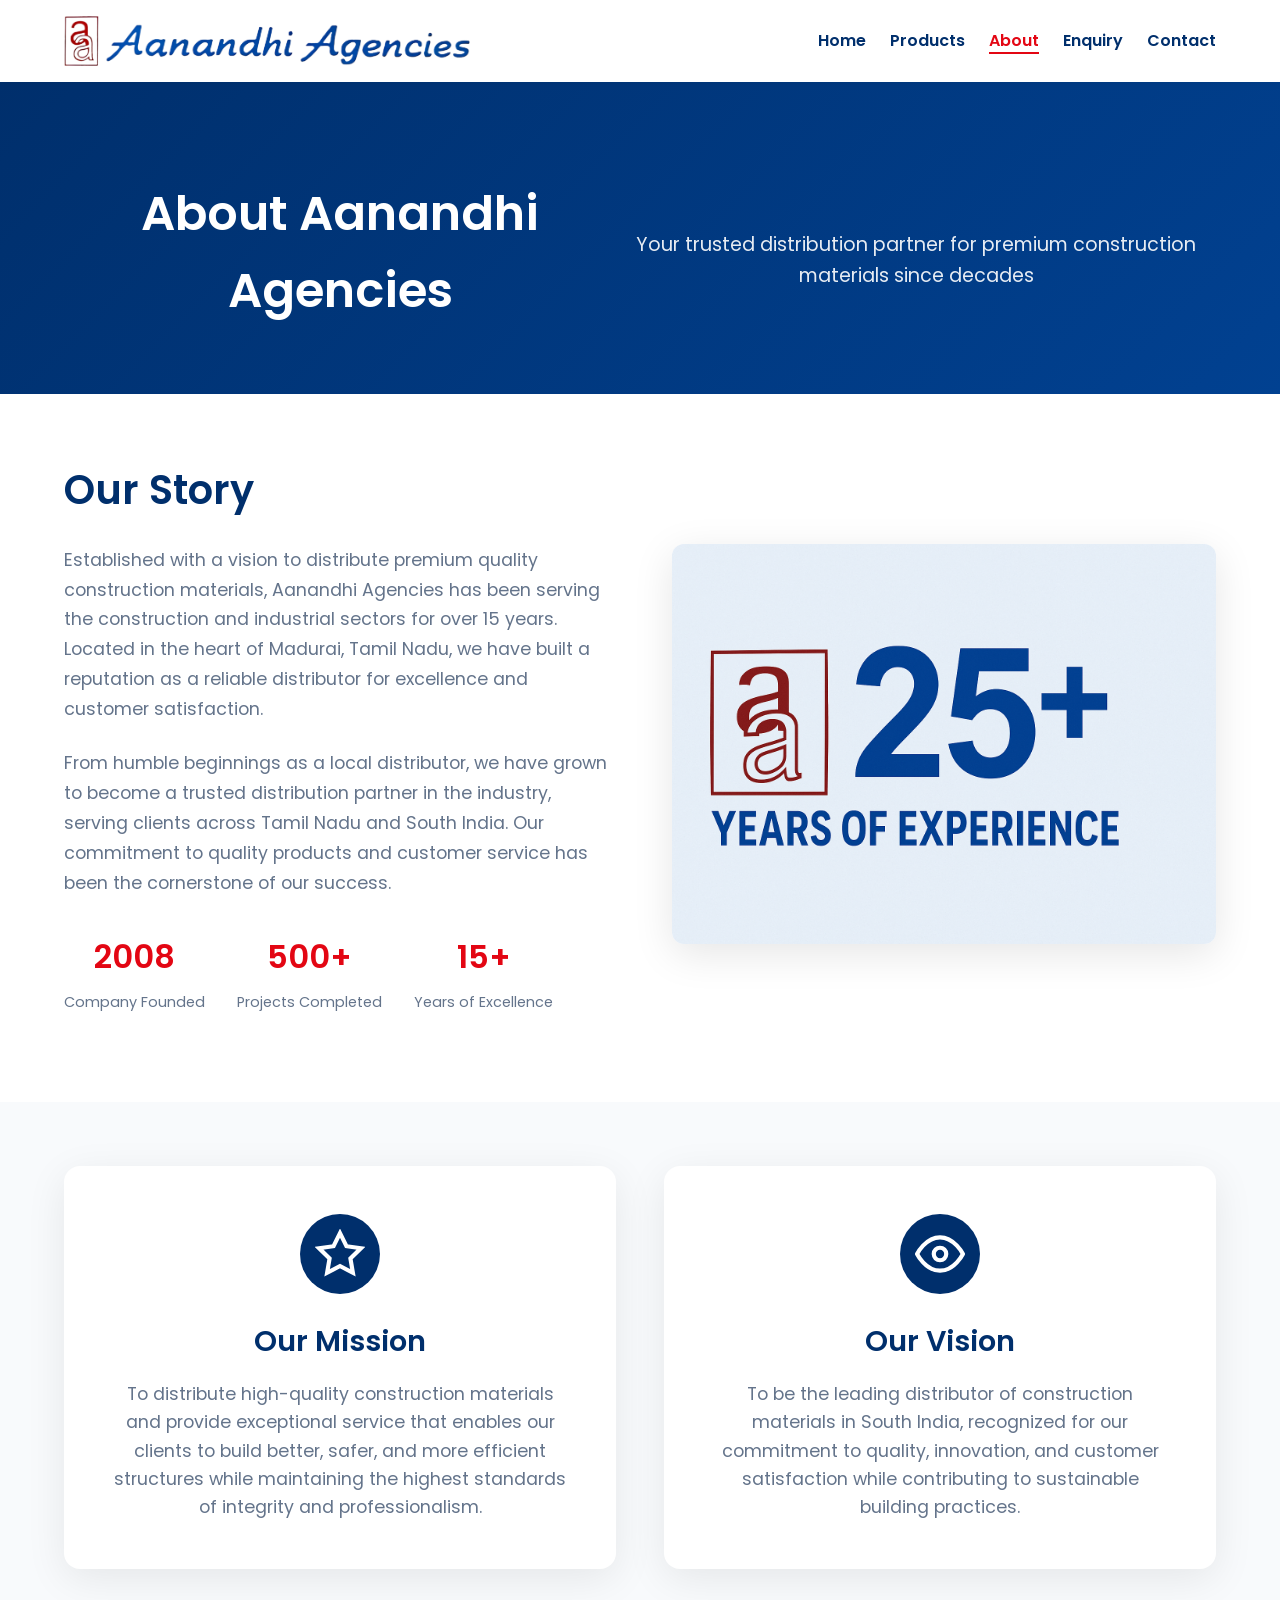
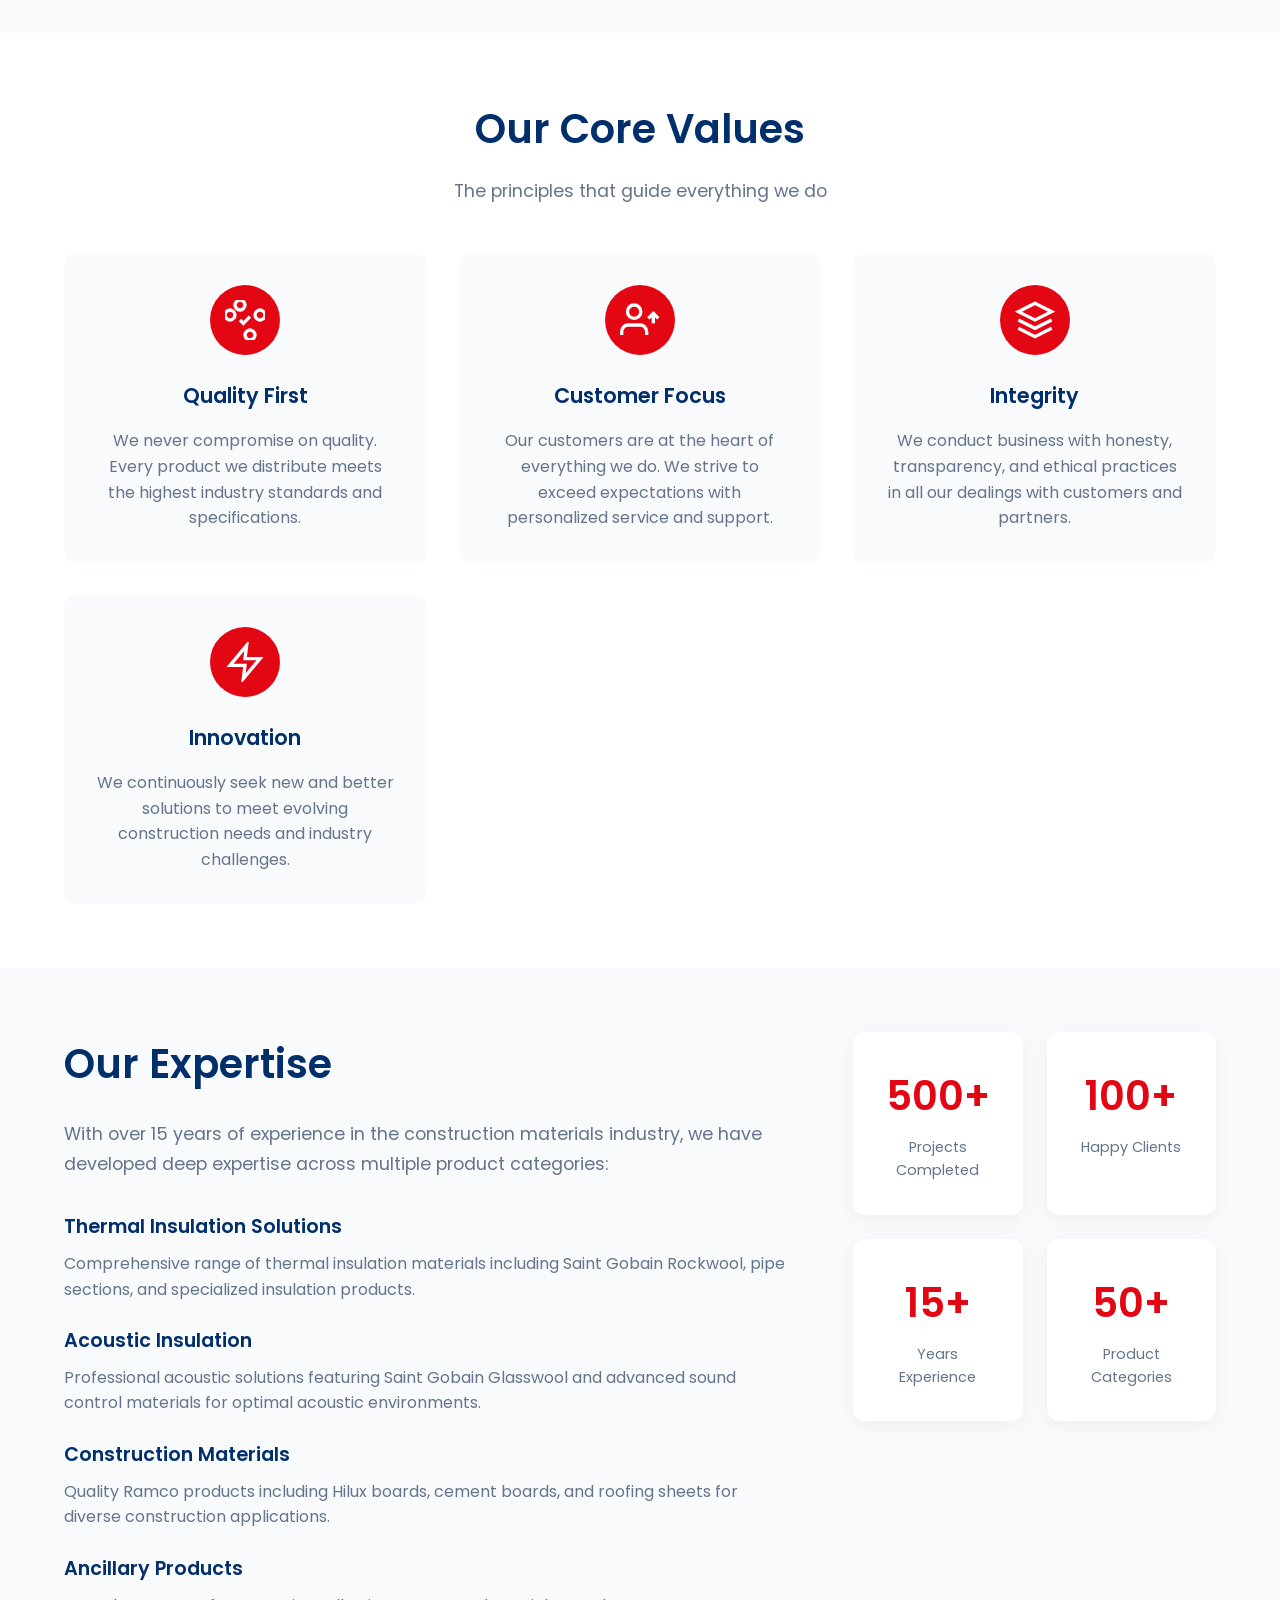
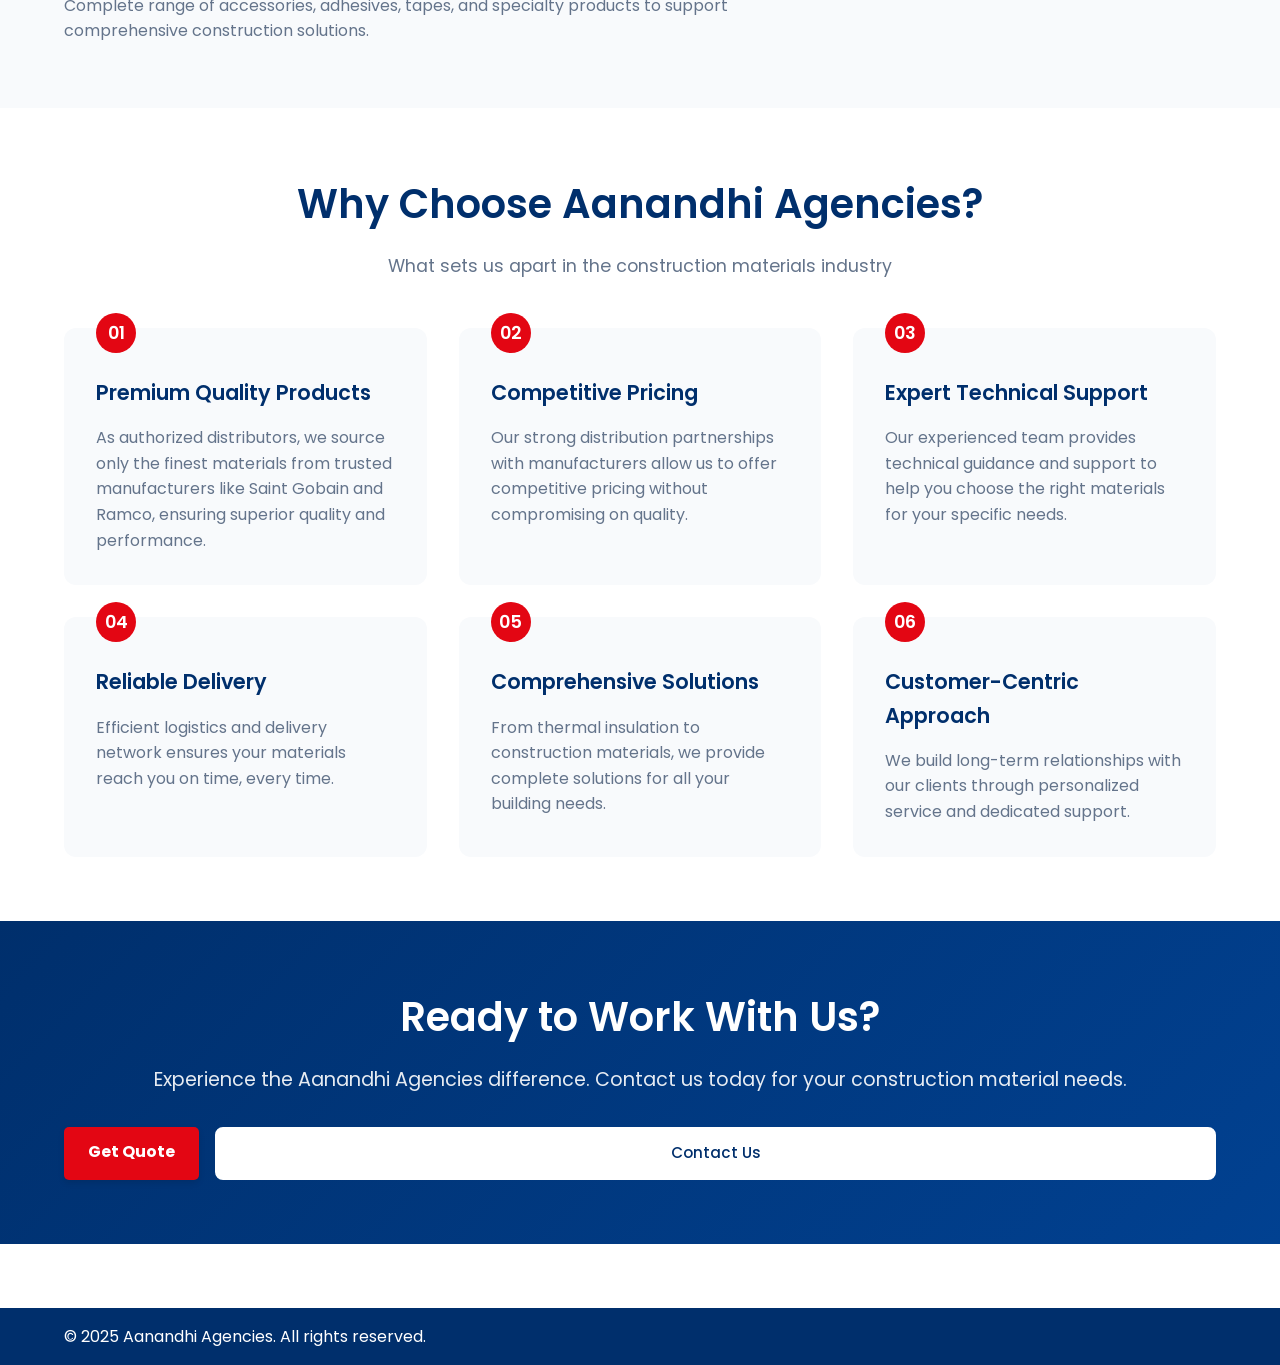
==== about.html @ 37921f3b "Added initial website files" ====
<!DOCTYPE html>
<html lang="en">
<head>
  <meta charset="UTF-8" />
  <meta name="viewport" content="width=device-width, initial-scale=1.0"/>
  <title>About - Aanandhi Agencies</title>
  <link rel="stylesheet" href="css/home.css" />
  <link href="https://fonts.googleapis.com/css2?family=Poppins:wght@400;500;600&display=swap" rel="stylesheet">
</head>
<body>

  <header class="navbar fixed-header">
    <div class="container nav-flex">
      <img src="assets/logo.png" alt="Logo" class="logo" />
      <nav>
        <ul class="nav-links">
          <li><a href="home.html">Home</a></li>
          <li><a href="products.html">Products</a></li>
          <li><a href="about.html" class="active">About</a></li>
          <li><a href="enquiry.html">Enquiry</a></li>
          <li><a href="contact.html">Contact</a></li>
        </ul>
      </nav>
    </div>
  </header>

  <!-- About Hero Section -->
  <section class="about-hero">
    <div class="container">
      <div class="hero-content">
        <h1>About Aanandhi Agencies</h1>
        <p>Your trusted distribution partner for premium construction materials since decades</p>
      </div>
    </div>
  </section>

  <!-- Company Story -->
  <section class="company-story">
    <div class="container">
      <div class="story-content">
        <div class="story-text">
          <h2>Our Story</h2>
          <p>Established with a vision to distribute premium quality construction materials, Aanandhi Agencies has been serving the construction and industrial sectors for over 15 years. Located in the heart of Madurai, Tamil Nadu, we have built a reputation as a reliable distributor for excellence and customer satisfaction.</p>
          <p>From humble beginnings as a local distributor, we have grown to become a trusted distribution partner in the industry, serving clients across Tamil Nadu and South India. Our commitment to quality products and customer service has been the cornerstone of our success.</p>
          <div class="story-highlights">
            <div class="highlight-item">
              <h3>2008</h3>
              <p>Company Founded</p>
            </div>
            <div class="highlight-item">
              <h3>500+</h3>
              <p>Projects Completed</p>
            </div>
            <div class="highlight-item">
              <h3>15+</h3>
              <p>Years of Excellence</p>
            </div>
          </div>
        </div>
        <div class="story-image">
          <img src="assets/about.png" alt="Aanandhi Agencies Story">
        </div>
      </div>
    </div>
  </section>

  <!-- Mission & Vision -->
  <section class="mission-vision">
    <div class="container">
      <div class="mv-grid">
        <div class="mv-card">
          <div class="mv-icon">
            <svg width="50" height="50" viewBox="0 0 24 24" fill="none" stroke="currentColor" stroke-width="2">
              <path d="M12 2l3.09 6.26L22 9.27l-5 4.87 1.18 6.88L12 17.77l-6.18 3.25L7 14.14 2 9.27l6.91-1.01L12 2z"/>
            </svg>
          </div>
          <h3>Our Mission</h3>
          <p>To distribute high-quality construction materials and provide exceptional service that enables our clients to build better, safer, and more efficient structures while maintaining the highest standards of integrity and professionalism.</p>
        </div>
        
        <div class="mv-card">
          <div class="mv-icon">
            <svg width="50" height="50" viewBox="0 0 24 24" fill="none" stroke="currentColor" stroke-width="2">
              <path d="M1 12s4-8 11-8 11 8 11 8-4 8-11 8-11-8-11-8z"/>
              <circle cx="12" cy="12" r="3"/>
            </svg>
          </div>
          <h3>Our Vision</h3>
          <p>To be the leading distributor of construction materials in South India, recognized for our commitment to quality, innovation, and customer satisfaction while contributing to sustainable building practices.</p>
        </div>
      </div>
    </div>
  </section>

  <!-- Our Values -->
  <section class="our-values">
    <div class="container">
      <div class="section-header">
        <h2>Our Core Values</h2>
        <p>The principles that guide everything we do</p>
      </div>
      
      <div class="values-grid">
        <div class="value-card">
          <div class="value-icon">
            <svg width="40" height="40" viewBox="0 0 24 24" fill="none" stroke="currentColor" stroke-width="2">
              <path d="M9 12l2 2 4-4"/>
              <path d="M21 12c-1 0-3-1-3-3s2-3 3-3 3 1 3 3-2 3-3 3"/>
              <path d="M3 12c1 0 3-1 3-3s-2-3-3-3-3 1-3 3 2 3 3 3"/>
              <path d="M12 3c0 1-1 3-3 3s-3-2-3-3 1-3 3-3 3 2 3 3"/>
              <path d="M12 21c0-1 1-3 3-3s3 2 3 3-1 3-3 3-3-2-3-3"/>
            </svg>
          </div>
          <h3>Quality First</h3>
          <p>We never compromise on quality. Every product we distribute meets the highest industry standards and specifications.</p>
        </div>
        
        <div class="value-card">
          <div class="value-icon">
            <svg width="40" height="40" viewBox="0 0 24 24" fill="none" stroke="currentColor" stroke-width="2">
              <path d="M16 21v-2a4 4 0 0 0-4-4H5a4 4 0 0 0-4 4v2"/>
              <circle cx="8.5" cy="7" r="4"/>
              <path d="M20 8v6"/>
              <path d="M23 11l-3-3-3 3"/>
            </svg>
          </div>
          <h3>Customer Focus</h3>
          <p>Our customers are at the heart of everything we do. We strive to exceed expectations with personalized service and support.</p>
        </div>
        
        <div class="value-card">
          <div class="value-icon">
            <svg width="40" height="40" viewBox="0 0 24 24" fill="none" stroke="currentColor" stroke-width="2">
              <path d="M12 2L2 7l10 5 10-5-10-5z"/>
              <path d="M2 17l10 5 10-5"/>
              <path d="M2 12l10 5 10-5"/>
            </svg>
          </div>
          <h3>Integrity</h3>
          <p>We conduct business with honesty, transparency, and ethical practices in all our dealings with customers and partners.</p>
        </div>
        
        <div class="value-card">
          <div class="value-icon">
            <svg width="40" height="40" viewBox="0 0 24 24" fill="none" stroke="currentColor" stroke-width="2">
              <path d="M13 2L3 14h9l-1 8 10-12h-9l1-8z"/>
            </svg>
          </div>
          <h3>Innovation</h3>
          <p>We continuously seek new and better solutions to meet evolving construction needs and industry challenges.</p>
        </div>
      </div>
    </div>
  </section>

  <!-- Our Expertise -->
  <section class="our-expertise">
    <div class="container">
      <div class="expertise-content">
        <div class="expertise-text">
          <h2>Our Expertise</h2>
          <p>With over 15 years of experience in the construction materials industry, we have developed deep expertise across multiple product categories:</p>
          
          <div class="expertise-list">
            <div class="expertise-item">
              <h4>Thermal Insulation Solutions</h4>
              <p>Comprehensive range of thermal insulation materials including Saint Gobain Rockwool, pipe sections, and specialized insulation products.</p>
            </div>
            
            <div class="expertise-item">
              <h4>Acoustic Insulation</h4>
              <p>Professional acoustic solutions featuring Saint Gobain Glasswool and advanced sound control materials for optimal acoustic environments.</p>
            </div>
            
            <div class="expertise-item">
              <h4>Construction Materials</h4>
              <p>Quality Ramco products including Hilux boards, cement boards, and roofing sheets for diverse construction applications.</p>
            </div>
            
            <div class="expertise-item">
              <h4>Ancillary Products</h4>
              <p>Complete range of accessories, adhesives, tapes, and specialty products to support comprehensive construction solutions.</p>
            </div>
          </div>
        </div>
        
        <div class="expertise-stats">
          <div class="stat-card">
            <div class="stat-number">500+</div>
            <div class="stat-label">Projects Completed</div>
          </div>
          <div class="stat-card">
            <div class="stat-number">100+</div>
            <div class="stat-label">Happy Clients</div>
          </div>
          <div class="stat-card">
            <div class="stat-number">15+</div>
            <div class="stat-label">Years Experience</div>
          </div>
          <div class="stat-card">
            <div class="stat-number">50+</div>
            <div class="stat-label">Product Categories</div>
          </div>
        </div>
      </div>
    </div>
  </section>

  <!-- Why Choose Us -->
  <section class="why-choose-us">
    <div class="container">
      <div class="section-header">
        <h2>Why Choose Aanandhi Agencies?</h2>
        <p>What sets us apart in the construction materials industry</p>
      </div>
      
      <div class="choose-grid">
        <div class="choose-item">
          <div class="choose-number">01</div>
          <h3>Premium Quality Products</h3>
          <p>As authorized distributors, we source only the finest materials from trusted manufacturers like Saint Gobain and Ramco, ensuring superior quality and performance.</p>
        </div>
        
        <div class="choose-item">
          <div class="choose-number">02</div>
          <h3>Competitive Pricing</h3>
          <p>Our strong distribution partnerships with manufacturers allow us to offer competitive pricing without compromising on quality.</p>
        </div>
        
        <div class="choose-item">
          <div class="choose-number">03</div>
          <h3>Expert Technical Support</h3>
          <p>Our experienced team provides technical guidance and support to help you choose the right materials for your specific needs.</p>
        </div>
        
        <div class="choose-item">
          <div class="choose-number">04</div>
          <h3>Reliable Delivery</h3>
          <p>Efficient logistics and delivery network ensures your materials reach you on time, every time.</p>
        </div>
        
        <div class="choose-item">
          <div class="choose-number">05</div>
          <h3>Comprehensive Solutions</h3>
          <p>From thermal insulation to construction materials, we provide complete solutions for all your building needs.</p>
        </div>
        
        <div class="choose-item">
          <div class="choose-number">06</div>
          <h3>Customer-Centric Approach</h3>
          <p>We build long-term relationships with our clients through personalized service and dedicated support.</p>
        </div>
      </div>
    </div>
  </section>

  <!-- CTA Section -->
  <section class="about-cta">
    <div class="container">
      <div class="cta-content">
        <h2>Ready to Work With Us?</h2>
        <p>Experience the Aanandhi Agencies difference. Contact us today for your construction material needs.</p>
        <div class="cta-buttons">
          <a href="enquiry.html" class="btn">Get Quote</a>
          <a href="contact.html" class="btn-secondary">Contact Us</a>
        </div>
      </div>
    </div>
  </section>

  <footer class="footer">
    <div class="container footer-flex">
      <p>&copy; 2025 Aanandhi Agencies. All rights reserved.</p>
    </div>
  </footer>

</body>
</html>
---- css/home.css ----
:root {
  --primary-blue: #002F6C;
  --hover-blue:  #014191;
  --accent-red: #E30613;
  --text-dark: #2E2E2E;
  --bg-light: #FFFFFF;
  --light-gray: #F4F4F4;
  --border-gray: #DDDDDD;
  --btn-hover-bg: #e8f0fa;
  --whatsapp-green: #25D366;
  --email-blue: #0072c6;
}

/* =======================
   Reset & Base Styles
======================= */
* {
  margin: 0;
  padding: 0;
  box-sizing: border-box;
}

body {
  font-family: 'Poppins', sans-serif;
  line-height: 1.6;
  color: var(--text-dark);
  background-color: var(--bg-light);
  padding-top: 80px;
}

.container {
  width: 90%;
  max-width: 1200px;
  margin: auto;
}

/* =======================
   Navbar
======================= */
.fixed-header {
  position: fixed;
  top: 0;
  left: 0;
  width: 100%;
  z-index: 999;
}

.navbar {
  background-color: var(--bg-light);
  padding: 1rem 0;
  color: var(--primary-blue);
  box-shadow: 0 2px 8px rgba(0, 0, 0, 0.05);
}

.nav-flex {
  display: flex;
  justify-content: space-between;
  align-items: center;
}

.logo {
  height: 50px;
}

.nav-links {
  list-style: none;
  display: flex;
  gap: 1.5rem;
}

.nav-links li a {
  color: var(--primary-blue);
  text-decoration: none;
  font-weight: 600;
  position: relative;
}

.nav-links li a.active,
.nav-links li a:hover {
  color: var(--accent-red);
  border-bottom: 2px solid var(--accent-red);
}

/* =======================
   Hero Section (Logo over Video)
======================= */
.hero-video {
  width: 100%;
  height: 90vh;
  position: relative; /* stay in flow */
  overflow: hidden;
  display: flex;
  align-items: center;
  justify-content: center;
}

.video-container {
  position: absolute;
  top: 0;
  left: 0;
  width: 100%;
  height: 100%;
}

.bg-video {
  width: 100%;
  height: 100%;
  object-fit: cover;
  filter: blur(6px) brightness(0.9); ;
  transform: scale(1.05);
  position: absolute;
  top: 0;
  left: 0;
  z-index: 1;
}


/* Optional dark overlay */
.video-overlay {
  position: absolute;
  top: 0;
  left: 0;
  width: 100%;
  height: 100%;
  background: rgba(0, 0, 0, 0.2);
  z-index: 2;
}

/* Crisp logo on top */
.video-logo {
  position: absolute;
  top: 50%;
  left: 50%;
  transform: translate(-50%, -50%);
  z-index: 3;
  max-width: 550px;  /* Slightly larger logo */
  width: 90%;
  height: auto;
  pointer-events: none;
}

.video-logo img {
  width: 100%;
  height: auto;
  filter: none !important;  /* Ensure no blur is applied */
  transition: transform 0.3s ease;
}

.video-logo img:hover {
  transform: scale(1.05); /* Optional: subtle hover effect */
}



/* =======================
   Hero Section (Text version)
======================= */
.hero-section {
  position: relative;
  height: 100vh;
  overflow: hidden;
}



.hero-overlay {
  position: absolute;
  top: 0;
  left: 0;
  width: 100%;
  height: 100%;
  background: rgba(0, 0, 0, 0.7);
  z-index: 2;
}

.hero-content {
  position: relative;
  z-index: 3;
  height: 100%;
  display: flex;
  align-items: center;
  justify-content: center;
}

.hero-logo {
  max-width: 300px;
  width: 80%;
  height: auto;
  filter: drop-shadow(0 0 10px rgba(0, 0, 0, 0.6));
}

.scroll-down {
  position: absolute;
  bottom: 20px;
  left: 50%;
  transform: translateX(-50%);
  z-index: 3;
  animation: bounce 2s infinite;
  font-size: 24px;
  color: white;
}

@keyframes bounce {
  0%, 100% {
    transform: translateX(-50%) translateY(0);
  }
  50% {
    transform: translateX(-50%) translateY(-10px);
  }
}

/* =======================
   Buttons
======================= */
.btn {
  background-color: var(--accent-red);
  color: white;
  padding: 0.75rem 1.5rem;
  text-decoration: none;
  border-radius: 5px;
  font-weight: bold;
  border: none;
  transition: all 0.3s ease;
  cursor: pointer;
  box-shadow: 0 3px 6px rgba(0, 0, 0, 0.1);
}

.btn:hover {
  background-color: #b8000f;
  transform: translateY(-2px);
}

.btn-secondary {
  background-color: var(--bg-light);
  color: var(--primary-blue);
  border: 2px solid var(--primary-blue);
  padding: 0.55rem 1.2rem;
  border-radius: 6px;
  font-weight: 600;
  font-size: 0.95rem;
  text-decoration: none;
  transition: all 0.3s ease;
  display: inline-block;
}

.btn-secondary:hover {
  background-color: var(--btn-hover-bg);
  color: var(--hover-blue);
  border-color: var(--hover-blue);
  transform: translateY(-2px);
}

/* =======================
   Products Section
======================= */
.products-preview {
  padding: 4rem 0;
  background-color: var(--bg-light);
  /* margin-top: 1rem;  */

}

.products-preview h2 {
  text-align: center;
  font-size: 2rem;
  margin-bottom: 2rem;
  color: var(--primary-blue);
  animation: fadeUp 1s ease-out;
}

.category-heading {
  font-size: 1.6rem;
  margin: 2.5rem 0 1.2rem;
  color: var(--primary-blue);
  border-left: 4px solid var(--primary-blue);
  padding-left: 1rem;
}

.product-grid {
  display: grid;
  grid-template-columns: repeat(auto-fit, minmax(260px, 1fr));
  gap: 2rem;
}

.product-card {
  background-color: #f0f4f8;
  border-radius: 12px;
  overflow: hidden;
  box-shadow: 0 4px 12px rgba(0, 47, 108, 0.06);
  transition: transform 0.3s ease, box-shadow 0.3s ease;
  display: flex;
  flex-direction: column;
}

.product-card:hover {
  transform: translateY(-6px);
  box-shadow: 0 6px 16px rgba(0, 47, 108, 0.12);
}

.product-card img {
  width: 100%;
  height: 200px;
  object-fit: cover;
  object-position: center;
  display: block;
  border-bottom: 1px solid var(--border-gray);
}

.product-card h3 {
  font-size: 1.2rem;
  color: var(--primary-blue);
  margin: 1rem 1rem 0.5rem;
}

.product-card p {
  font-size: 0.95rem;
  color: #3c3c3c;
  margin: 0 1rem 1rem;
  flex-grow: 1;
}

/* =======================
   Footer
======================= */
.footer {
  background-color: var(--primary-blue);
  color: white;
  padding: 1rem 0;
  margin-top: 4rem;
}

.footer-flex {
  display: flex;
  justify-content: space-between;
  align-items: center;
  flex-wrap: wrap;
}

.social-links a {
  color: white;
  margin-left: 1rem;
  text-decoration: none;
}

/* =======================
   Floating Action Buttons
======================= */
.floating-buttons {
  position: fixed;
  bottom: 20px;
  right: 20px;
  display: flex;
  flex-direction: column;
  gap: 15px;
  z-index: 1000;
}

.float {
  width: 48px;
  height: 48px;
  border-radius: 50%;
  text-align: center;
  font-size: 24px;
  line-height: 48px;
  box-shadow: 0 4px 10px rgba(0, 0, 0, 0.2);
  transition: background 0.3s ease;
  color: white;
}

.float.whatsapp {
  background-color: var(--whatsapp-green);
}

.float.email {
  background-color: var(--email-blue);
}

.float:hover {
  filter: brightness(1.1);
}

.whatsapp-cta {
  position: fixed;
  bottom: 90px;
  right: 20px;
  background-color: var(--whatsapp-green);
  color: white;
  padding: 12px 20px;
  border-radius: 30px;
  text-decoration: none;
  font-weight: bold;
  display: flex;
  align-items: center;
  gap: 0.5rem;
  box-shadow: 0 4px 8px rgba(0, 0, 0, 0.2);
  transition: all 0.3s ease;
  z-index: 1000;
}

.whatsapp-cta:hover {
  background-color: #1ebe5d;
  transform: translateY(-2px);
}

/* =======================
   Contact Info
======================= */
.contact-info h3 {
  color: var(--primary-blue);
  margin-bottom: 0.5rem;
  font-size: 1.5rem;
}

.contact-info p {
  color: var(--text-dark);
  line-height: 1.6;
}

/* =======================
   Carousel
======================= */
.hero-carousel {
  position: relative;
  max-height: 80vh;
  overflow: hidden;
}

.carousel-container {
  position: relative;
}

.slide {
  display: none;
  position: relative;
}

.slide img {
  width: 100%;
  height: 80vh;
  object-fit: cover;
}

.carousel-caption {
  position: absolute;
  bottom: 20%;
  left: 50%;
  transform: translateX(-50%);
  color: white;
  background: rgba(0, 47, 108, 0.7);
  padding: 1rem 2rem;
  border-radius: 5px;
  font-size: 1.5rem;
  font-weight: 600;
  text-align: center;
}

.fade {
  animation: fadeEffect 1.5s;
}

@keyframes fadeEffect {
  from { opacity: 0.4; }
  to { opacity: 1; }
}

@keyframes fadeUp {
  from { opacity: 0; transform: translateY(20px); }
  to { opacity: 1; transform: translateY(0); }
}

/* =======================
   Form Styles
======================= */
form {
  display: flex;
  flex-direction: column;
  gap: 1rem;
}

form label {
  font-weight: 600;
  color: var(--primary-blue);
}

form input,
form textarea {
  padding: 0.75rem 1rem;
  font-size: 1rem;
  border: 1px solid var(--border-gray);
  border-radius: 6px;
  font-family: 'Poppins', sans-serif;
  resize: vertical;
  transition: border-color 0.3s ease;
}

form input:focus,
form textarea:focus {
  border-color: var(--primary-blue);
  outline: none;
}

/* =======================
   Responsive
======================= */
@media (max-width: 768px) {
  .nav-links {
    flex-direction: column;
    gap: 0.5rem;
    background-color: var(--bg-light);
    padding: 1rem;
  }

  .nav-links li a {
    padding: 0.5rem 0;
    border-bottom: 1px solid var(--border-gray);
  }

  .hero h1 {
    font-size: 2rem;
  }

  .hero p {
    font-size: 1rem;
  }

  .footer-flex {
    flex-direction: column;
    text-align: center;
    gap: 1rem;
  }

  .carousel-caption {
    font-size: 1rem;
    padding: 0.75rem 1rem;
  }

  .product-grid {
    grid-template-columns: 1fr;
  }

  form {
    padding: 1rem;
  }

  form input,
  form textarea {
    font-size: 0.95rem;
  }

  .float {
    width: 42px;
    height: 42px;
    font-size: 20px;
    line-height: 42px;
  }
}

/* =======================
   Know More Button
======================= */
.btn-know-more {
  display: inline-flex;
  align-items: center;
  gap: 0.4rem;
  font-size: 0.9rem;
  background-color: transparent;
  color: var(--primary-blue);
  border: 1.5px solid var(--primary-blue);
  padding: 0.35rem 0.9rem;
  border-radius: 30px;
  text-decoration: none;
  font-weight: 500;
  transition: all 0.3s ease;
  width: fit-content;
  margin: 1rem auto 1rem 1rem;
}

.btn-know-more:hover {
  background-color: var(--btn-hover-bg);
  color: var(--hover-blue);
  border-color: var(--hover-blue);
  transform: translateY(-2px);
}

.btn-know-more .arrow {
  font-size: 1rem;
  transition: transform 0.2s ease;
}

.btn-know-more:hover .arrow {
  transform: translateX(3px);
}
/* =======================
   Enquiry Form Styles
======================= */
.enquiry-section {
  padding: 6rem 0 4rem;
  background: linear-gradient(135deg, #f8fafc 0%, #e2e8f0 100%);
  min-height: calc(100vh - 120px);
}

.form-header {
  text-align: center;
  margin-bottom: 3rem;
}

.form-header h2 {
  font-size: 2.5rem;
  color: #1e293b;
  margin-bottom: 0.5rem;
  font-weight: 600;
}

.form-header p {
  color: #64748b;
  font-size: 1.1rem;
  max-width: 500px;
  margin: 0 auto;
}

.enquiry-form {
  max-width: 700px;
  margin: 0 auto;
  background: #fff;
  padding: 2.5rem;
  border-radius: 16px;
  box-shadow: 0 10px 40px rgba(0,0,0,0.08);
  border: 1px solid #e2e8f0;
}

.form-row {
  display: flex;
  gap: 1.5rem;
  margin-bottom: 1.5rem;
}

.form-group {
  flex: 1;
}

.form-group.full-width {
  width: 100%;
  margin-bottom: 2rem;
}

.form-group label {
  display: block;
  margin-bottom: 0.5rem;
  color: #374151;
  font-weight: 500;
  font-size: 0.95rem;
}

.form-group input,
.form-group textarea {
  width: 100%;
  padding: 0.875rem 1rem;
  border: 2px solid #e5e7eb;
  border-radius: 8px;
  font-size: 1rem;
  transition: all 0.3s ease;
  font-family: 'Poppins', sans-serif;
}

.form-group input:focus,
.form-group textarea:focus {
  outline: none;
  border-color: #3b82f6;
  box-shadow: 0 0 0 3px rgba(59, 130, 246, 0.1);
}

.form-group textarea {
  resize: vertical;
  min-height: 120px;
}

.submit-btn {
  background: linear-gradient(135deg, #3b82f6 0%, #1d4ed8 100%);
  color: white;
  border: none;
  padding: 1rem 2rem;
  border-radius: 8px;
  font-size: 1rem;
  font-weight: 500;
  cursor: pointer;
  transition: all 0.3s ease;
  display: flex;
  align-items: center;
  gap: 0.5rem;
  margin: 0 auto;
  font-family: 'Poppins', sans-serif;
}

.submit-btn:hover {
  transform: translateY(-2px);
  box-shadow: 0 8px 25px rgba(59, 130, 246, 0.3);
}

.submit-btn:active {
  transform: translateY(0);
}

@media (max-width: 768px) {
  .form-row {
    flex-direction: column;
    gap: 1rem;
  }
  
  .enquiry-form {
    padding: 1.5rem;
    margin: 0 1rem;
  }
  
  .form-header h2 {
    font-size: 2rem;
  }
}
/* =======================
   Contact Page Styles
======================= */
.contact-hero {
  padding: 6rem 0 3rem;
  background: linear-gradient(135deg, var(--primary-blue) 0%, var(--hover-blue) 100%);
  color: white;
  text-align: center;
}

.contact-hero-content h1 {
  font-size: 3rem;
  margin-bottom: 1rem;
  font-weight: 600;
}

.contact-hero-content p {
  font-size: 1.2rem;
  opacity: 0.9;
  max-width: 600px;
  margin: 0 auto;
}

.contact-content {
  padding: 4rem 0;
  background: #f8fafc;
}

.contact-grid {
  display: grid;
  grid-template-columns: 1fr 1fr;
  gap: 3rem;
  margin-bottom: 4rem;
}

.contact-info-card,
.contact-form-card {
  background: white;
  padding: 2.5rem;
  border-radius: 16px;
  box-shadow: 0 10px 40px rgba(0,0,0,0.08);
  border: 1px solid #e2e8f0;
}

.contact-info-card h2,
.contact-form-card h2 {
  color: var(--primary-blue);
  margin-bottom: 2rem;
  font-size: 1.8rem;
  font-weight: 600;
}

.info-item {
  display: flex;
  align-items: flex-start;
  gap: 1rem;
  margin-bottom: 2rem;
  padding-bottom: 1.5rem;
  border-bottom: 1px solid #e5e7eb;
}

.info-item:last-of-type {
  border-bottom: none;
  margin-bottom: 2rem;
}

.info-icon {
  background: var(--primary-blue);
  color: white;
  padding: 0.75rem;
  border-radius: 50%;
  flex-shrink: 0;
}

.info-content h3 {
  color: var(--primary-blue);
  margin-bottom: 0.5rem;
  font-size: 1.1rem;
  font-weight: 600;
}

.info-content p {
  color: #64748b;
  line-height: 1.6;
}

.info-content a {
  color: var(--primary-blue);
  text-decoration: none;
  font-weight: 500;
}

.info-content a:hover {
  color: var(--hover-blue);
}

.quick-contact {
  display: flex;
  gap: 1rem;
  margin-top: 1rem;
}

.whatsapp-btn,
.call-btn {
  display: flex;
  align-items: center;
  gap: 0.5rem;
  padding: 0.75rem 1.5rem;
  border-radius: 8px;
  text-decoration: none;
  font-weight: 500;
  transition: all 0.3s ease;
  flex: 1;
  justify-content: center;
}

.whatsapp-btn {
  background: var(--whatsapp-green);
  color: white;
}

.whatsapp-btn:hover {
  background: #1ebe5d;
  transform: translateY(-2px);
}

.call-btn {
  background: var(--primary-blue);
  color: white;
}

.call-btn:hover {
  background: var(--hover-blue);
  transform: translateY(-2px);
}

.contact-form {
  display: flex;
  flex-direction: column;
  gap: 1.5rem;
}

.map-section {
  margin-top: 2rem;
}

.map-section h2 {
  color: var(--primary-blue);
  text-align: center;
  margin-bottom: 2rem;
  font-size: 2rem;
  font-weight: 600;
}

.map-container {
  border-radius: 16px;
  overflow: hidden;
  box-shadow: 0 10px 40px rgba(0,0,0,0.08);
  border: 1px solid #e2e8f0;
}

@media (max-width: 768px) {
  .contact-hero-content h1 {
    font-size: 2.2rem;
  }
  
  .contact-grid {
    grid-template-columns: 1fr;
    gap: 2rem;
  }
  
  .contact-info-card,
  .contact-form-card {
    padding: 1.5rem;
  }
  
  .quick-contact {
    flex-direction: column;
  }
  
  .info-item {
    flex-direction: column;
    text-align: center;
    gap: 0.5rem;
  }
}
/* =======================
   Home Page Styles
======================= */
.home-about {
  padding: 4rem 0;
  background: #fff;
}

.about-content {
  display: grid;
  grid-template-columns: 1fr 1fr;
  gap: 4rem;
  align-items: center;
}

.about-text h2 {
  font-size: 2.5rem;
  color: var(--primary-blue);
  margin-bottom: 1.5rem;
  font-weight: 600;
}

.about-text p {
  font-size: 1.1rem;
  line-height: 1.7;
  color: #64748b;
  margin-bottom: 2rem;
}

.stats-grid {
  display: grid;
  grid-template-columns: repeat(3, 1fr);
  gap: 2rem;
  margin-bottom: 2rem;
}

.stat-item {
  text-align: center;
}

.stat-number {
  font-size: 2.5rem;
  font-weight: 600;
  color: var(--accent-red);
  display: block;
}

.stat-label {
  font-size: 0.9rem;
  color: #64748b;
  margin-top: 0.5rem;
}

.about-image img {
  width: 100%;
  height: 400px;
  object-fit: cover;
  border-radius: 12px;
  box-shadow: 0 10px 40px rgba(0,0,0,0.1);
}

.home-products {
  padding: 4rem 0;
  background: #f8fafc;
}

.section-header {
  text-align: center;
  margin-bottom: 3rem;
}

.section-header h2 {
  font-size: 2.5rem;
  color: var(--primary-blue);
  margin-bottom: 1rem;
  font-weight: 600;
}

.section-header p {
  font-size: 1.1rem;
  color: #64748b;
  max-width: 600px;
  margin: 0 auto;
}

.product-showcase {
  display: grid;
  grid-template-columns: repeat(auto-fit, minmax(320px, 1fr));
  gap: 2rem;
  margin-bottom: 3rem;
}

.product-card.featured {
  background: white;
  border-radius: 16px;
  overflow: hidden;
  box-shadow: 0 10px 40px rgba(0,0,0,0.08);
  transition: transform 0.3s ease, box-shadow 0.3s ease;
}

.product-card.featured:hover {
  transform: translateY(-8px);
  box-shadow: 0 20px 60px rgba(0,0,0,0.15);
}

.product-image {
  position: relative;
  overflow: hidden;
}

.product-image img {
  width: 100%;
  height: 250px;
  object-fit: cover;
  transition: transform 0.3s ease;
}

.product-card.featured:hover .product-image img {
  transform: scale(1.05);
}

.product-overlay {
  position: absolute;
  top: 0;
  left: 0;
  right: 0;
  bottom: 0;
  background: rgba(0, 47, 108, 0.8);
  display: flex;
  align-items: center;
  justify-content: center;
  opacity: 0;
  transition: opacity 0.3s ease;
}

.product-card.featured:hover .product-overlay {
  opacity: 1;
}

.view-product {
  background: white;
  color: var(--primary-blue);
  padding: 0.75rem 1.5rem;
  border-radius: 6px;
  text-decoration: none;
  font-weight: 600;
  transition: all 0.3s ease;
}

.view-product:hover {
  background: var(--accent-red);
  color: white;
}

.product-info {
  padding: 1.5rem;
}

.product-info h3 {
  font-size: 1.3rem;
  color: var(--primary-blue);
  margin-bottom: 0.75rem;
  font-weight: 600;
}

.product-info p {
  color: #64748b;
  line-height: 1.6;
  margin-bottom: 1rem;
}

.product-features {
  display: flex;
  gap: 0.5rem;
  flex-wrap: wrap;
}

.feature-tag {
  background: #e0f2fe;
  color: var(--primary-blue);
  padding: 0.25rem 0.75rem;
  border-radius: 20px;
  font-size: 0.8rem;
  font-weight: 500;
}

.products-cta {
  text-align: center;
}

.home-features {
  padding: 4rem 0;
  background: white;
}

.features-grid {
  display: grid;
  grid-template-columns: repeat(auto-fit, minmax(280px, 1fr));
  gap: 2rem;
}

.feature-card {
  text-align: center;
  padding: 2rem;
  border-radius: 12px;
  background: #f8fafc;
  transition: transform 0.3s ease, box-shadow 0.3s ease;
}

.feature-card:hover {
  transform: translateY(-5px);
  box-shadow: 0 10px 30px rgba(0,0,0,0.1);
}

.feature-icon {
  background: var(--primary-blue);
  color: white;
  width: 80px;
  height: 80px;
  border-radius: 50%;
  display: flex;
  align-items: center;
  justify-content: center;
  margin: 0 auto 1.5rem;
}

.feature-card h3 {
  font-size: 1.3rem;
  color: var(--primary-blue);
  margin-bottom: 1rem;
  font-weight: 600;
}

.feature-card p {
  color: #64748b;
  line-height: 1.6;
}

.home-cta {
  padding: 4rem 0;
  background: linear-gradient(135deg, var(--primary-blue) 0%, var(--hover-blue) 100%);
  color: white;
  text-align: center;
}

.cta-content h2 {
  font-size: 2.5rem;
  margin-bottom: 1rem;
  font-weight: 600;
}

.cta-content p {
  font-size: 1.2rem;
  margin-bottom: 2rem;
  opacity: 0.9;
}

.cta-buttons {
  display: flex;
  gap: 1rem;
  justify-content: center;
  flex-wrap: wrap;
}

.cta-buttons .btn-secondary {
  background: white;
  color: var(--primary-blue);
  border: 2px solid white;
}

.cta-buttons .btn-secondary:hover {
  background: transparent;
  color: white;
  border-color: white;
}

@media (max-width: 768px) {
  .about-content {
    grid-template-columns: 1fr;
    gap: 2rem;
  }
  
  .stats-grid {
    grid-template-columns: repeat(3, 1fr);
    gap: 1rem;
  }
  
  .about-text h2,
  .section-header h2,
  .cta-content h2 {
    font-size: 2rem;
  }
  
  .product-showcase {
    grid-template-columns: 1fr;
  }
  
  .features-grid {
    grid-template-columns: 1fr;
  }
  
  .cta-buttons {
    flex-direction: column;
    align-items: center;
  }
}
/* =======================
   Products Page Styles
======================= */
.products-hero {
  padding: 6rem 0 3rem;
  background: linear-gradient(135deg, var(--primary-blue) 0%, var(--hover-blue) 100%);
  color: white;
  text-align: center;
}

.products-hero .hero-content h1 {
  font-size: 3rem;
  margin-bottom: 1rem;
  font-weight: 600;
}

.products-hero .hero-content p {
  font-size: 1.2rem;
  opacity: 0.9;
  max-width: 600px;
  margin: 0 auto;
}

.products-content {
  padding: 4rem 0;
}

.category-filter {
  display: flex;
  justify-content: center;
  gap: 1rem;
  margin-bottom: 4rem;
  flex-wrap: wrap;
}

.filter-btn {
  background: white;
  color: var(--primary-blue);
  border: 2px solid var(--primary-blue);
  padding: 0.75rem 1.5rem;
  border-radius: 30px;
  font-weight: 500;
  cursor: pointer;
  transition: all 0.3s ease;
}

.filter-btn:hover,
.filter-btn.active {
  background: var(--primary-blue);
  color: white;
}

.product-category {
  margin-bottom: 4rem;
}

.category-header {
  text-align: center;
  margin-bottom: 3rem;
}

.category-header h2 {
  font-size: 2.2rem;
  color: var(--primary-blue);
  margin-bottom: 1rem;
  font-weight: 600;
}

.category-header p {
  font-size: 1.1rem;
  color: #64748b;
  max-width: 600px;
  margin: 0 auto;
}

.products-grid {
  display: grid;
  grid-template-columns: repeat(auto-fit, minmax(350px, 1fr));
  gap: 2rem;
}

.product-item {
  background: white;
  border-radius: 16px;
  overflow: hidden;
  box-shadow: 0 10px 40px rgba(0,0,0,0.08);
  transition: transform 0.3s ease, box-shadow 0.3s ease;
}

.product-item:hover {
  transform: translateY(-8px);
  box-shadow: 0 20px 60px rgba(0,0,0,0.15);
}

.product-image {
  position: relative;
  overflow: hidden;
}

.product-image img {
  width: 100%;
  height: 250px;
  object-fit: cover;
  transition: transform 0.3s ease;
}

.product-item:hover .product-image img {
  transform: scale(1.05);
}

.product-badge {
  position: absolute;
  top: 1rem;
  right: 1rem;
  background: var(--accent-red);
  color: white;
  padding: 0.5rem 1rem;
  border-radius: 20px;
  font-size: 0.8rem;
  font-weight: 600;
}

.product-badge.safety {
  background: #f59e0b;
}

.product-badge.premium {
  background: #8b5cf6;
}

.product-details {
  padding: 1.5rem;
}

.product-details h3 {
  font-size: 1.4rem;
  color: var(--primary-blue);
  margin-bottom: 0.75rem;
  font-weight: 600;
}

.product-details p {
  color: #64748b;
  line-height: 1.6;
  margin-bottom: 1rem;
}

.product-specs {
  display: flex;
  gap: 0.5rem;
  flex-wrap: wrap;
  margin-bottom: 1.5rem;
}

.spec-item {
  background: #e0f2fe;
  color: var(--primary-blue);
  padding: 0.25rem 0.75rem;
  border-radius: 15px;
  font-size: 0.8rem;
  font-weight: 500;
}

.product-actions {
  display: flex;
  gap: 1rem;
}

.btn-primary {
  background: var(--accent-red);
  color: white;
  padding: 0.75rem 1.5rem;
  border-radius: 8px;
  text-decoration: none;
  font-weight: 500;
  transition: all 0.3s ease;
  flex: 1;
  text-align: center;
}

.btn-primary:hover {
  background: #b8000f;
  transform: translateY(-2px);
}

.btn-secondary {
  background: transparent;
  color: var(--primary-blue);
  border: 2px solid var(--primary-blue);
  padding: 0.75rem 1.5rem;
  border-radius: 8px;
  font-weight: 500;
  cursor: pointer;
  transition: all 0.3s ease;
  flex: 1;
}

.btn-secondary:hover {
  background: var(--primary-blue);
  color: white;
}

.products-cta {
  padding: 4rem 0;
  background: #f8fafc;
  text-align: center;
}

.products-cta .cta-content h2 {
  font-size: 2.5rem;
  color: var(--primary-blue);
  margin-bottom: 1rem;
  font-weight: 600;
}

.products-cta .cta-content p {
  font-size: 1.2rem;
  color: #64748b;
  margin-bottom: 2rem;
  max-width: 600px;
  margin-left: auto;
  margin-right: auto;
}

.cta-actions {
  display: flex;
  gap: 1rem;
  justify-content: center;
  flex-wrap: wrap;
}

@media (max-width: 768px) {
  .products-hero .hero-content h1 {
    font-size: 2.2rem;
  }
  
  .category-filter {
    flex-direction: column;
    align-items: center;
  }
  
  .products-grid {
    grid-template-columns: 1fr;
  }
  
  .product-actions {
    flex-direction: column;
  }
  
  .cta-actions {
    flex-direction: column;
    align-items: center;
  }
  
  .products-cta .cta-content h2 {
    font-size: 2rem;
  }
}
/* =======================
   About Page Styles
======================= */
.about-hero {
  padding: 6rem 0 3rem;
  background: linear-gradient(135deg, var(--primary-blue) 0%, var(--hover-blue) 100%);
  color: white;
  text-align: center;
}

.about-hero .hero-content h1 {
  font-size: 3rem;
  margin-bottom: 1rem;
  font-weight: 600;
}

.about-hero .hero-content p {
  font-size: 1.2rem;
  opacity: 0.9;
  max-width: 600px;
  margin: 0 auto;
}

.company-story {
  padding: 4rem 0;
  background: white;
}

.story-content {
  display: grid;
  grid-template-columns: 1fr 1fr;
  gap: 4rem;
  align-items: center;
}

.story-text h2 {
  font-size: 2.5rem;
  color: var(--primary-blue);
  margin-bottom: 1.5rem;
  font-weight: 600;
}

.story-text p {
  font-size: 1.1rem;
  line-height: 1.7;
  color: #64748b;
  margin-bottom: 1.5rem;
}

.story-highlights {
  display: flex;
  gap: 2rem;
  margin-top: 2rem;
}

.highlight-item {
  text-align: center;
}

.highlight-item h3 {
  font-size: 2rem;
  color: var(--accent-red);
  font-weight: 600;
  margin-bottom: 0.5rem;
}

.highlight-item p {
  color: #64748b;
  font-size: 0.9rem;
}

.story-image img {
  width: 100%;
  height: 400px;
  object-fit: cover;
  border-radius: 12px;
  box-shadow: 0 10px 40px rgba(0,0,0,0.1);
}

.mission-vision {
  padding: 4rem 0;
  background: #f8fafc;
}

.mv-grid {
  display: grid;
  grid-template-columns: 1fr 1fr;
  gap: 3rem;
}

.mv-card {
  background: white;
  padding: 3rem;
  border-radius: 16px;
  text-align: center;
  box-shadow: 0 10px 40px rgba(0,0,0,0.08);
}

.mv-icon {
  background: var(--primary-blue);
  color: white;
  width: 80px;
  height: 80px;
  border-radius: 50%;
  display: flex;
  align-items: center;
  justify-content: center;
  margin: 0 auto 1.5rem;
}

.mv-card h3 {
  font-size: 1.8rem;
  color: var(--primary-blue);
  margin-bottom: 1rem;
  font-weight: 600;
}

.mv-card p {
  color: #64748b;
  line-height: 1.6;
  font-size: 1.1rem;
}

.our-values {
  padding: 4rem 0;
  background: white;
}

.values-grid {
  display: grid;
  grid-template-columns: repeat(auto-fit, minmax(280px, 1fr));
  gap: 2rem;
}

.value-card {
  text-align: center;
  padding: 2rem;
  border-radius: 12px;
  background: #f8fafc;
  transition: transform 0.3s ease, box-shadow 0.3s ease;
}

.value-card:hover {
  transform: translateY(-5px);
  box-shadow: 0 10px 30px rgba(0,0,0,0.1);
}

.value-icon {
  background: var(--accent-red);
  color: white;
  width: 70px;
  height: 70px;
  border-radius: 50%;
  display: flex;
  align-items: center;
  justify-content: center;
  margin: 0 auto 1.5rem;
}

.value-card h3 {
  font-size: 1.3rem;
  color: var(--primary-blue);
  margin-bottom: 1rem;
  font-weight: 600;
}

.value-card p {
  color: #64748b;
  line-height: 1.6;
}

.our-expertise {
  padding: 4rem 0;
  background: #f8fafc;
}

.expertise-content {
  display: grid;
  grid-template-columns: 2fr 1fr;
  gap: 4rem;
  align-items: start;
}

.expertise-text h2 {
  font-size: 2.5rem;
  color: var(--primary-blue);
  margin-bottom: 1.5rem;
  font-weight: 600;
}

.expertise-text > p {
  font-size: 1.1rem;
  color: #64748b;
  line-height: 1.7;
  margin-bottom: 2rem;
}

.expertise-list {
  display: flex;
  flex-direction: column;
  gap: 1.5rem;
}

.expertise-item h4 {
  color: var(--primary-blue);
  font-size: 1.2rem;
  margin-bottom: 0.5rem;
  font-weight: 600;
}

.expertise-item p {
  color: #64748b;
  line-height: 1.6;
}

.expertise-stats {
  display: grid;
  grid-template-columns: 1fr 1fr;
  gap: 1.5rem;
}

.stat-card {
  background: white;
  padding: 2rem;
  border-radius: 12px;
  text-align: center;
  box-shadow: 0 5px 20px rgba(0,0,0,0.05);
}

.stat-card .stat-number {
  font-size: 2.5rem;
  font-weight: 600;
  color: var(--accent-red);
  display: block;
  margin-bottom: 0.5rem;
}

.stat-card .stat-label {
  color: #64748b;
  font-size: 0.9rem;
}

.why-choose-us {
  padding: 4rem 0;
  background: white;
}

.choose-grid {
  display: grid;
  grid-template-columns: repeat(auto-fit, minmax(350px, 1fr));
  gap: 2rem;
}

.choose-item {
  padding: 2rem;
  border-radius: 12px;
  background: #f8fafc;
  position: relative;
  transition: transform 0.3s ease;
}

.choose-item:hover {
  transform: translateY(-5px);
}

.choose-number {
  position: absolute;
  top: -15px;
  left: 2rem;
  background: var(--accent-red);
  color: white;
  width: 40px;
  height: 40px;
  border-radius: 50%;
  display: flex;
  align-items: center;
  justify-content: center;
  font-weight: 600;
  font-size: 1.1rem;
}

.choose-item h3 {
  color: var(--primary-blue);
  font-size: 1.3rem;
  margin-bottom: 1rem;
  font-weight: 600;
  margin-top: 1rem;
}

.choose-item p {
  color: #64748b;
  line-height: 1.6;
}

.about-cta {
  padding: 4rem 0;
  background: linear-gradient(135deg, var(--primary-blue) 0%, var(--hover-blue) 100%);
  color: white;
  text-align: center;
}

.about-cta .cta-content h2 {
  font-size: 2.5rem;
  margin-bottom: 1rem;
  font-weight: 600;
}

.about-cta .cta-content p {
  font-size: 1.2rem;
  margin-bottom: 2rem;
  opacity: 0.9;
}

.about-cta .cta-buttons {
  display: flex;
  gap: 1rem;
  justify-content: center;
  flex-wrap: wrap;
}

.about-cta .btn-secondary {
  background: white;
  color: var(--primary-blue);
  border: 2px solid white;
}

.about-cta .btn-secondary:hover {
  background: transparent;
  color: white;
  border-color: white;
}

@media (max-width: 768px) {
  .about-hero .hero-content h1 {
    font-size: 2.2rem;
  }
  
  .story-content {
    grid-template-columns: 1fr;
    gap: 2rem;
  }
  
  .story-highlights {
    justify-content: center;
  }
  
  .mv-grid {
    grid-template-columns: 1fr;
  }
  
  .expertise-content {
    grid-template-columns: 1fr;
    gap: 2rem;
  }
  
  .expertise-stats {
    grid-template-columns: 1fr 1fr;
  }
  
  .choose-grid {
    grid-template-columns: 1fr;
  }
  
  .about-cta .cta-content h2 {
    font-size: 2rem;
  }
  
  .about-cta .cta-buttons {
    flex-direction: column;
    align-items: center;
  }
}
/* =======================
   Enhanced Home Page Styles
======================= */
.home-services {
  padding: 4rem 0;
  background: white;
}

.services-grid {
  display: grid;
  grid-template-columns: repeat(auto-fit, minmax(300px, 1fr));
  gap: 2rem;
}

.service-card {
  background: #f8fafc;
  padding: 2.5rem;
  border-radius: 16px;
  text-align: center;
  transition: transform 0.3s ease, box-shadow 0.3s ease;
  border: 1px solid #e2e8f0;
}

.service-card:hover {
  transform: translateY(-8px);
  box-shadow: 0 20px 60px rgba(0,0,0,0.1);
}

.service-icon {
  background: var(--primary-blue);
  color: white;
  width: 80px;
  height: 80px;
  border-radius: 50%;
  display: flex;
  align-items: center;
  justify-content: center;
  margin: 0 auto 1.5rem;
}

.service-card h3 {
  font-size: 1.4rem;
  color: var(--primary-blue);
  margin-bottom: 1rem;
  font-weight: 600;
}

.service-card p {
  color: #64748b;
  line-height: 1.6;
  margin-bottom: 1.5rem;
}

.service-features {
  list-style: none;
  padding: 0;
  text-align: left;
}

.service-features li {
  color: #64748b;
  padding: 0.5rem 0;
  border-bottom: 1px solid #e2e8f0;
  position: relative;
  padding-left: 1.5rem;
}

.service-features li:before {
  content: "✓";
  color: var(--accent-red);
  font-weight: bold;
  position: absolute;
  left: 0;
}

.service-features li:last-child {
  border-bottom: none;
}

.home-testimonials {
  padding: 4rem 0;
  background: #f8fafc;
}

.testimonials-grid {
  display: grid;
  grid-template-columns: repeat(auto-fit, minmax(350px, 1fr));
  gap: 2rem;
}

.testimonial-card {
  background: white;
  padding: 2rem;
  border-radius: 16px;
  box-shadow: 0 10px 40px rgba(0,0,0,0.08);
  transition: transform 0.3s ease;
}

.testimonial-card:hover {
  transform: translateY(-5px);
}

.testimonial-content {
  margin-bottom: 1.5rem;
}

.testimonial-content p {
  color: #64748b;
  line-height: 1.6;
  font-style: italic;
  font-size: 1.1rem;
  position: relative;
}

.testimonial-content p:before {
  content: """;
  font-size: 3rem;
  color: var(--primary-blue);
  position: absolute;
  top: -10px;
  left: -10px;
  opacity: 0.3;
}

.testimonial-author {
  display: flex;
  align-items: center;
  gap: 1rem;
}

.author-info h4 {
  color: var(--primary-blue);
  font-size: 1.1rem;
  margin-bottom: 0.25rem;
  font-weight: 600;
}

.author-info span {
  color: #64748b;
  font-size: 0.9rem;
}

.cta-stats {
  display: flex;
  justify-content: center;
  gap: 3rem;
  margin: 2rem 0;
}

.cta-stat {
  text-align: center;
}

.cta-stat .stat-number {
  display: block;
  font-size: 1.5rem;
  font-weight: 600;
  color: white;
  margin-bottom: 0.5rem;
}

.cta-stat .stat-label {
  font-size: 0.9rem;
  opacity: 0.9;
}

@media (max-width: 768px) {
  .services-grid {
    grid-template-columns: 1fr;
  }
  
  .service-card {
    padding: 2rem;
  }
  
  .testimonials-grid {
    grid-template-columns: 1fr;
  }
  
  .cta-stats {
    flex-direction: column;
    gap: 1rem;
  }
}
/* =======================
   Enquiry Form Select Styles
======================= */
.form-group select {
  width: 100%;
  padding: 0.875rem 1rem;
  border: 2px solid #e5e7eb;
  border-radius: 8px;
  font-size: 1rem;
  transition: all 0.3s ease;
  font-family: 'Poppins', sans-serif;
  background: white;
  cursor: pointer;
}

.form-group select:focus {
  outline: none;
  border-color: #3b82f6;
  box-shadow: 0 0 0 3px rgba(59, 130, 246, 0.1);
}

.form-group optgroup {
  font-weight: 600;
  color: var(--primary-blue);
  background: #f8fafc;
}

.form-group option {
  padding: 0.5rem;
  color: #374151;
}
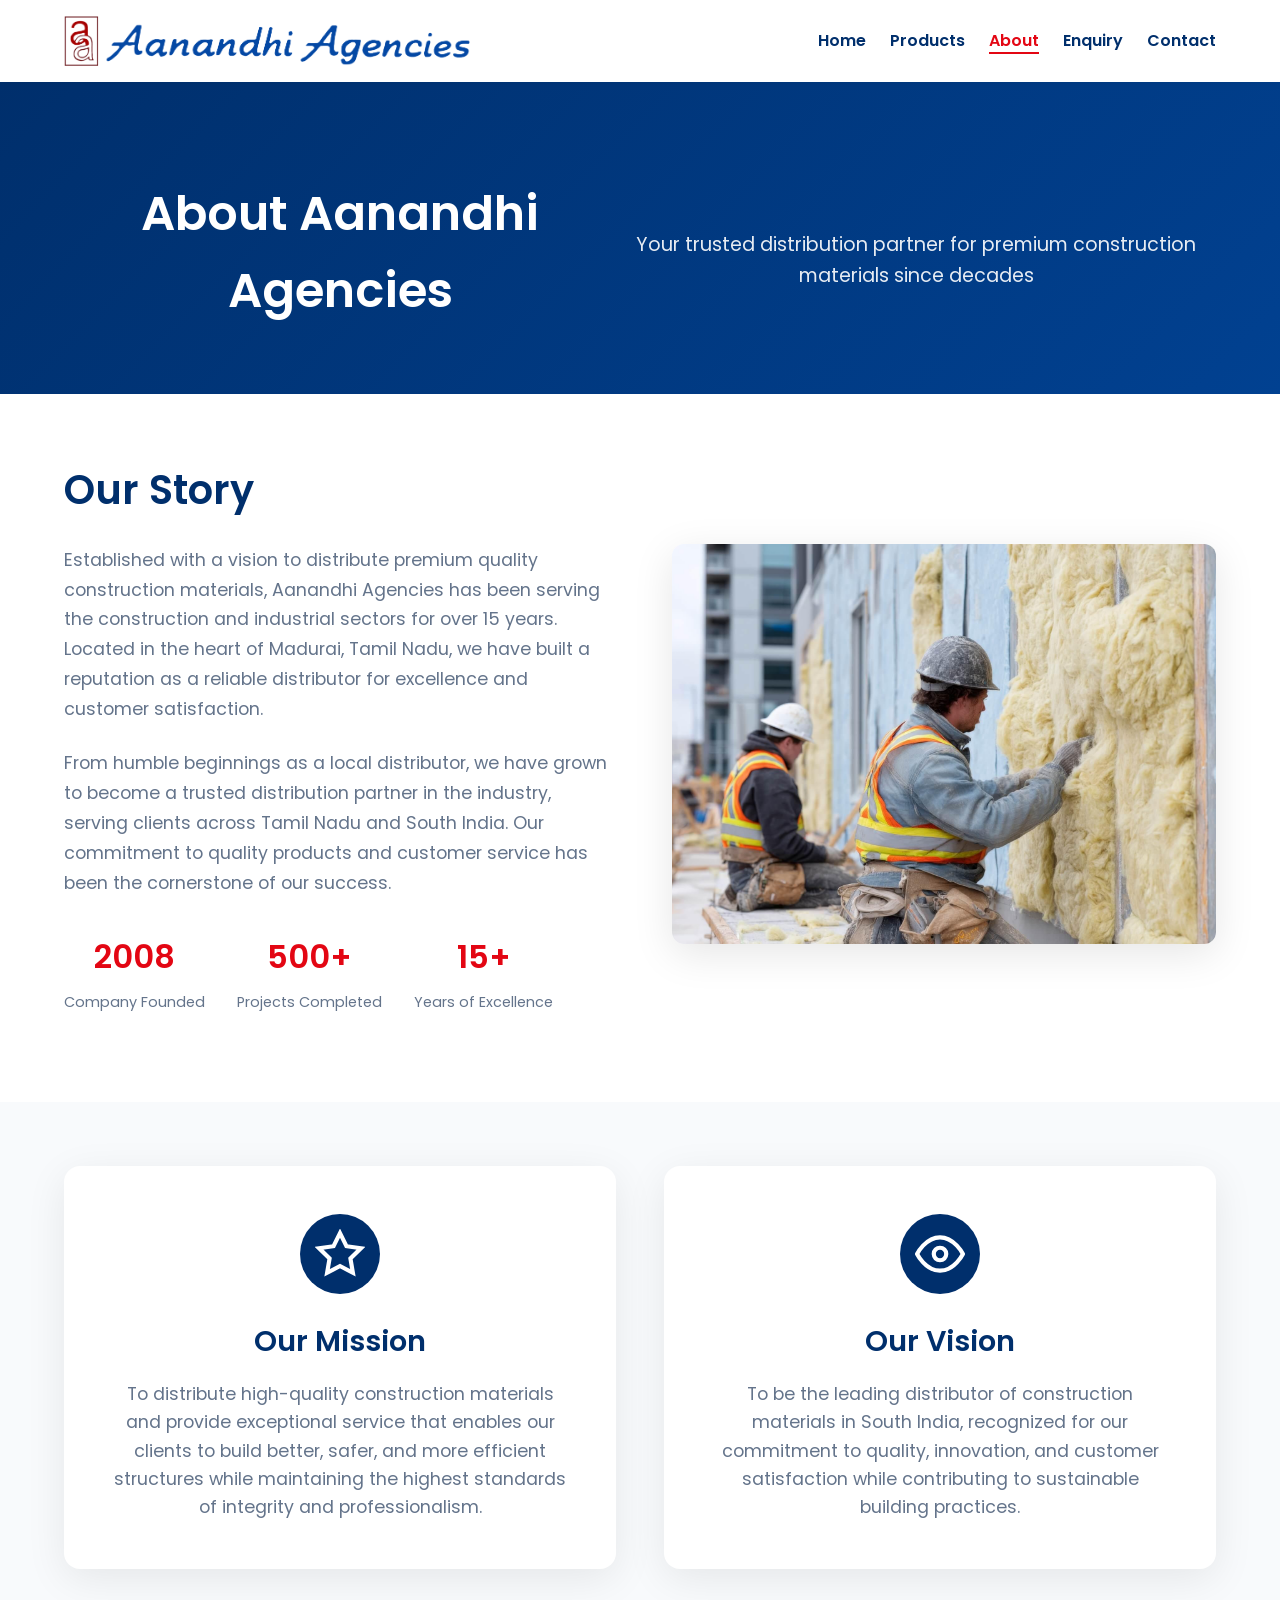
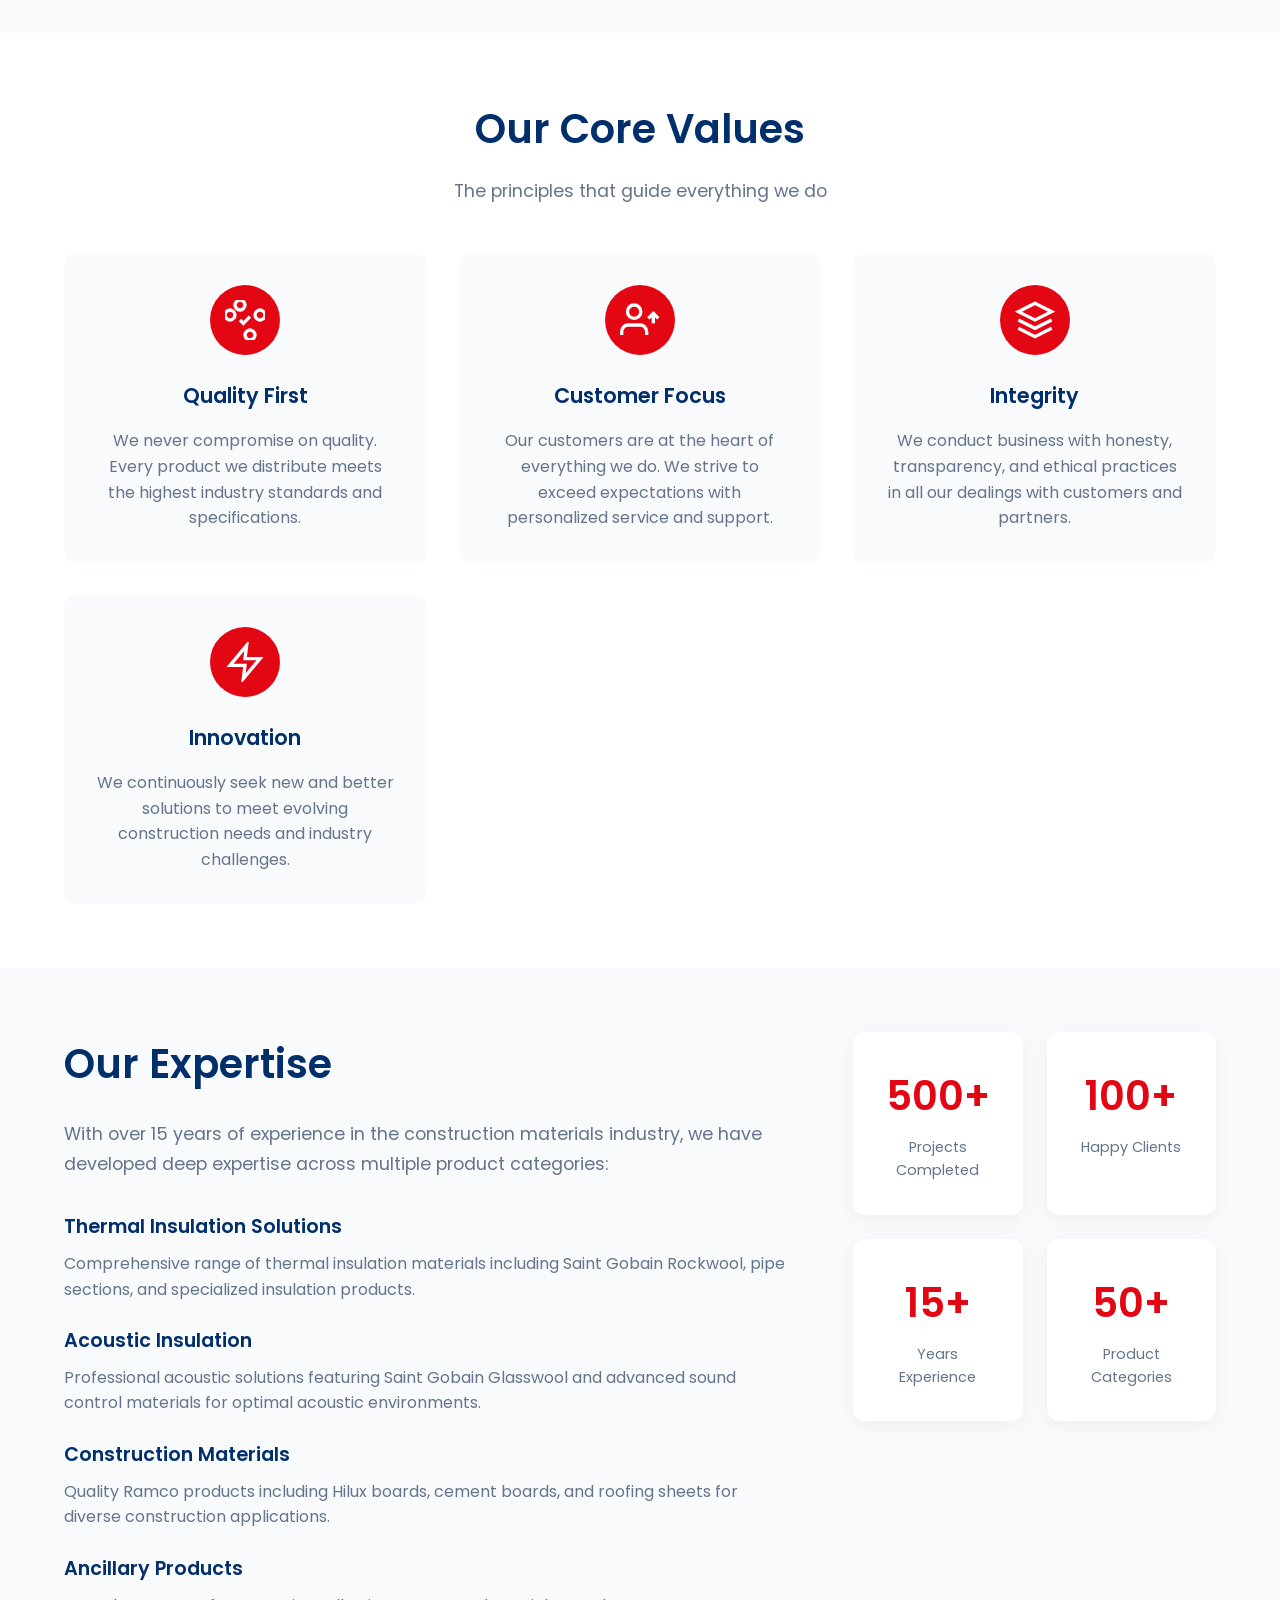
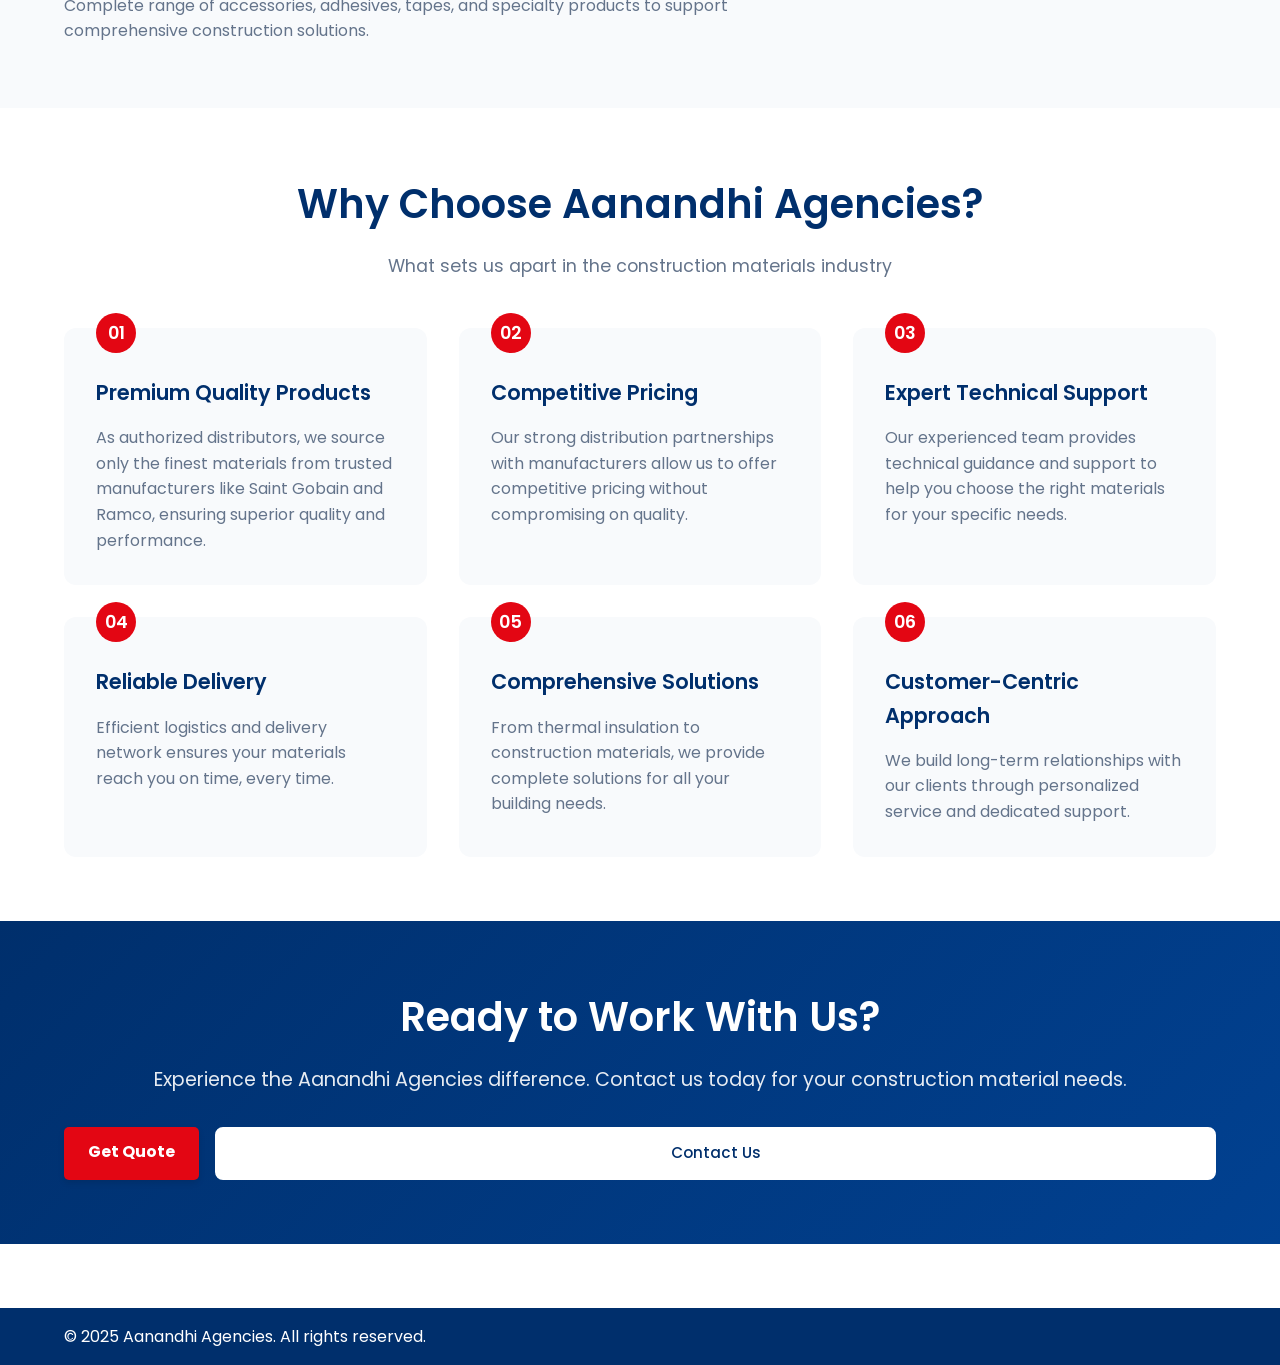
==== commit a40d9fc5: "feat: update product assets and SEO image references" ====
--- a/about.html
+++ b/about.html
@@ -3,7 +3,47 @@
 <head>
   <meta charset="UTF-8" />
   <meta name="viewport" content="width=device-width, initial-scale=1.0"/>
-  <title>About - Aanandhi Agencies</title>
+  <title>About Aanandhi Agencies | Insulation &amp; Construction Materials Distributor</title>
+  <meta name="description" content="Learn about Aanandhi Agencies, a Madurai-based B2B distributor of insulation, construction and ancillary materials serving contractors, builders, architects and industrial clients across Tamil Nadu.">
+  <link rel="canonical" href="https://aanandhiagencies.com/about.html">
+  <meta property="og:type" content="website">
+  <meta property="og:title" content="About Aanandhi Agencies | Insulation &amp; Construction Materials Distributor">
+  <meta property="og:description" content="Learn about Aanandhi Agencies, a Madurai-based B2B distributor of insulation, construction and ancillary materials serving clients across Tamil Nadu.">
+  <meta property="og:url" content="https://aanandhiagencies.com/about.html">
+  <meta property="og:image" content="https://aanandhiagencies.com/assets/og-image.jpg">
+  <meta property="og:image:width" content="1200">
+  <meta property="og:image:height" content="630">
+  <meta property="og:image:alt" content="Aanandhi Agencies, insulation and construction materials distributor in Madurai">
+  <meta property="og:site_name" content="Aanandhi Agencies">
+  <meta name="twitter:card" content="summary_large_image">
+  <meta name="twitter:title" content="About Aanandhi Agencies | Insulation &amp; Construction Materials Distributor">
+  <meta name="twitter:description" content="Learn about Aanandhi Agencies, a Madurai-based distributor serving construction and industrial clients across Tamil Nadu.">
+  <meta name="twitter:image" content="https://aanandhiagencies.com/assets/og-image.jpg">
+  <script type="application/ld+json">
+  {
+    "@context": "https://schema.org",
+    "@type": "WholesaleStore",
+    "@id": "https://aanandhiagencies.com/#business",
+    "name": "Aanandhi Agencies",
+    "url": "https://aanandhiagencies.com/",
+    "logo": "https://aanandhiagencies.com/assets/logo.png",
+    "description": "Aanandhi Agencies is a B2B distributor of thermal insulation, acoustic insulation and construction materials serving contractors, builders, architects and industrial clients in Madurai and across Tamil Nadu.",
+    "telephone": "+91-9500592786",
+    "email": "raajan.g.m@gmail.com",
+    "address": {
+      "@type": "PostalAddress",
+      "streetAddress": "40/11, Saradha Complex, Simmakkal",
+      "addressLocality": "Madurai",
+      "addressRegion": "Tamil Nadu",
+      "postalCode": "625001",
+      "addressCountry": "IN"
+    },
+    "areaServed": {
+      "@type": "State",
+      "name": "Tamil Nadu"
+    }
+  }
+  </script>
   <link rel="stylesheet" href="css/home.css" />
   <link href="https://fonts.googleapis.com/css2?family=Poppins:wght@400;500;600&display=swap" rel="stylesheet">
 </head>
@@ -11,10 +51,10 @@
 
   <header class="navbar fixed-header">
     <div class="container nav-flex">
-      <img src="assets/logo.png" alt="Logo" class="logo" />
+      <img src="assets/logo.png" alt="Aanandhi Agencies" class="logo" />
       <nav>
         <ul class="nav-links">
-          <li><a href="home.html">Home</a></li>
+          <li><a href="/">Home</a></li>
           <li><a href="products.html">Products</a></li>
           <li><a href="about.html" class="active">About</a></li>
           <li><a href="enquiry.html">Enquiry</a></li>
@@ -58,7 +98,7 @@
           </div>
         </div>
         <div class="story-image">
-          <img src="assets/about.png" alt="Aanandhi Agencies Story">
+          <img src="assets/about.jpg" alt="Aanandhi Agencies Story">
         </div>
       </div>
     </div>
--- a/css/home.css
+++ b/css/home.css
@@ -604,7 +604,7 @@
   margin-bottom: 3rem;
 }
 
-.form-header h2 {
+.form-header h1 {
   font-size: 2.5rem;
   color: #1e293b;
   margin-bottom: 0.5rem;
@@ -711,7 +711,7 @@
     margin: 0 1rem;
   }
   
-  .form-header h2 {
+  .form-header h1 {
     font-size: 2rem;
   }
 }
@@ -869,11 +869,85 @@
   font-weight: 600;
 }
 
-.map-container {
-  border-radius: 16px;
-  overflow: hidden;
+.map-location {
+  display: block;
+  padding: 1.5rem 2rem;
+  background: white;
+  border: 1px solid #e2e8f0;
+  border-radius: 12px;
   box-shadow: 0 10px 40px rgba(0,0,0,0.08);
-  border: 1px solid #e2e8f0;
+}
+
+.map-embed {
+  display: block;
+  width: 100%;
+  height: clamp(240px, 45vw, 400px);
+  border: 0;
+  border-radius: 10px;
+}
+
+.map-location-details-row {
+  display: flex;
+  align-items: center;
+  gap: 1.25rem;
+  padding-top: 1.25rem;
+}
+
+.map-location-icon {
+  display: grid;
+  place-items: center;
+  width: 3.5rem;
+  height: 3.5rem;
+  flex: 0 0 3.5rem;
+  color: white;
+  background: var(--primary-blue);
+  border-radius: 50%;
+}
+
+.map-location-details {
+  flex: 1;
+}
+
+.map-location-details h3 {
+  margin-bottom: 0.4rem;
+  color: var(--primary-blue);
+  font-size: 1.15rem;
+}
+
+.map-location-details p {
+  color: #475569;
+  line-height: 1.6;
+}
+
+.map-location-link {
+  padding: 0.75rem 1rem;
+  color: white;
+  background: var(--primary-blue);
+  border-radius: 8px;
+  font-weight: 500;
+  text-align: center;
+  text-decoration: none;
+}
+
+.map-location-link:hover {
+  background: var(--hover-blue);
+}
+
+@media (max-width: 600px) {
+  .map-location-details-row {
+    align-items: flex-start;
+    flex-wrap: wrap;
+  }
+
+  .map-location-link {
+    width: 100%;
+    margin-left: 0;
+  }
+}
+
+.map-location-link:focus-visible {
+  outline: 3px solid #93c5fd;
+  outline-offset: 3px;
 }
 
 @media (max-width: 768px) {
@@ -916,7 +990,7 @@
   align-items: center;
 }
 
-.about-text h2 {
+.about-text h1 {
   font-size: 2.5rem;
   color: var(--primary-blue);
   margin-bottom: 1.5rem;
@@ -1188,7 +1262,7 @@
     gap: 1rem;
   }
   
-  .about-text h2,
+  .about-text h1,
   .section-header h2,
   .cta-content h2 {
     font-size: 2rem;
